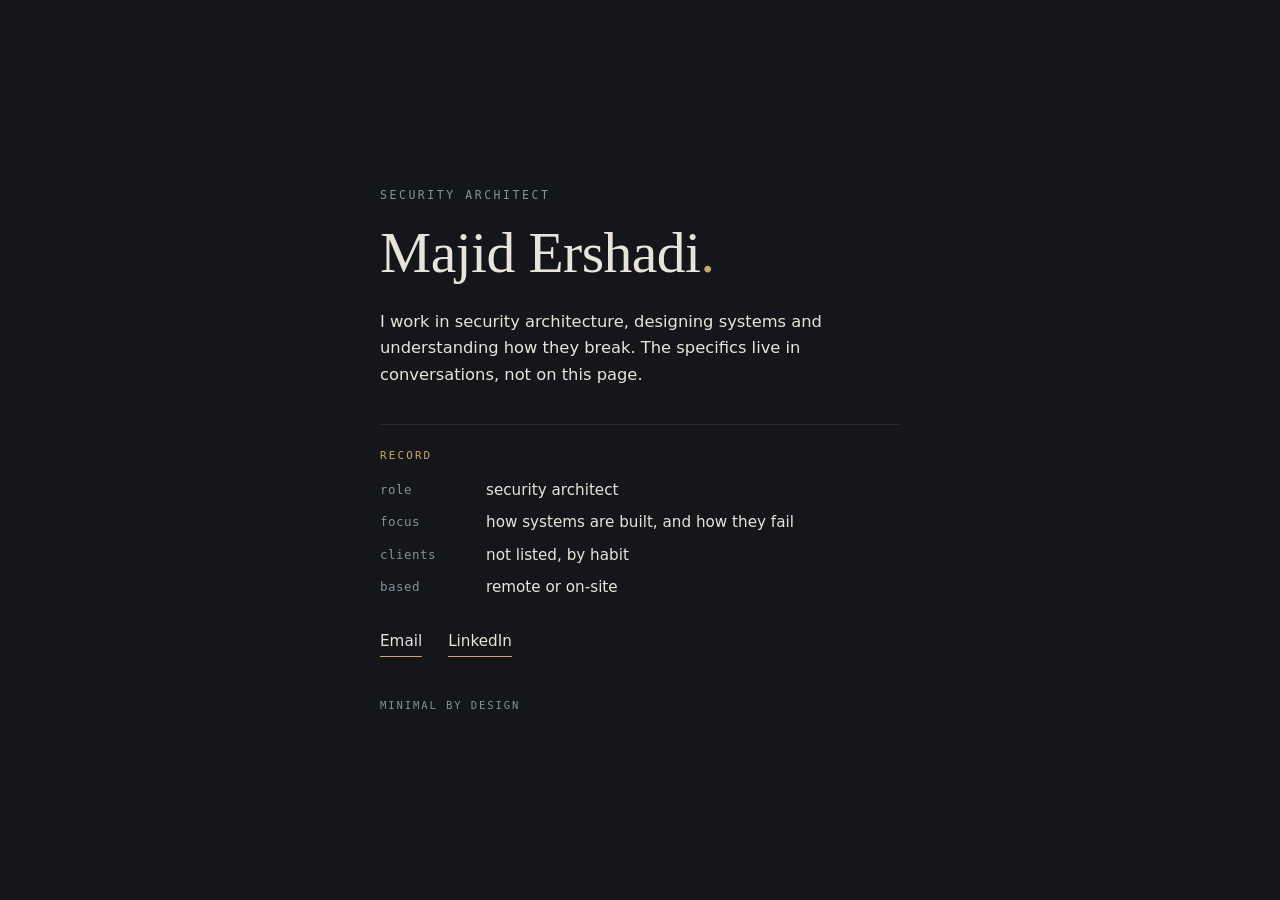
==== index.html @ 5fe2167f "Initial First Commit. First Version Of My Pernoal Website." ====
<!DOCTYPE html>
<html lang="en">
<head>
<meta charset="utf-8" />
<meta name="viewport" content="width=device-width, initial-scale=1" />
<title>Majid Ershadi</title>
<meta name="description" content="Personal page." />
<meta name="referrer" content="no-referrer" />
<style>
  :root{
    --bg:#14161a;
    --surface:#1b1e24;
    --text:#e8e4db;
    --muted:#8a8f99;
    --hair:rgba(255,255,255,.09);
    --accent:#c9a86a;
    --sans:system-ui,-apple-system,"Segoe UI",Roboto,sans-serif;
    --serif:Georgia,"Times New Roman",serif;
    --mono:ui-monospace,"SF Mono",Menlo,Consolas,monospace;
  }
  *{box-sizing:border-box;}
  html,body{margin:0;}
  body{
    background:var(--bg);
    color:var(--text);
    font-family:var(--sans);
    line-height:1.6;
    min-height:100vh;
    display:flex;
    align-items:center;
    justify-content:center;
    padding:7vh 24px;
    -webkit-font-smoothing:antialiased;
  }
  .card{
    width:100%;
    max-width:520px;
  }
  .eyebrow{
    font-family:var(--mono);
    font-size:.72rem;
    letter-spacing:.22em;
    text-transform:uppercase;
    color:var(--muted);
    margin:0 0 18px;
  }
  .name{
    font-family:var(--serif);
    font-weight:400;
    font-size:clamp(2.4rem,8vw,3.6rem);
    line-height:1.05;
    letter-spacing:-.01em;
    margin:0 0 26px;
  }
  .name .dot{color:var(--accent);}
  .intro{
    font-size:1.02rem;
    color:var(--text);
    margin:0 0 36px;
    max-width:46ch;
  }
  .rule{
    height:1px;
    background:var(--hair);
    border:0;
    margin:0 0 22px;
  }
  .rec-label{
    font-family:var(--mono);
    font-size:.68rem;
    letter-spacing:.2em;
    text-transform:uppercase;
    color:var(--accent);
    margin:0 0 14px;
  }
  .rec{
    display:grid;
    grid-template-columns:88px 1fr;
    gap:8px 18px;
    font-size:.95rem;
    margin:0 0 30px;
  }
  .rec dt{
    font-family:var(--mono);
    font-size:.78rem;
    letter-spacing:.04em;
    color:var(--muted);
    padding-top:2px;
  }
  .rec dd{margin:0;color:var(--text);}
  .links{
    display:flex;
    flex-wrap:wrap;
    gap:10px 26px;
    margin:0 0 40px;
  }
  .links a{
    color:var(--text);
    text-decoration:none;
    font-size:.95rem;
    border-bottom:1px solid var(--accent);
    padding-bottom:2px;
    transition:color .18s ease,border-color .18s ease;
  }
  .links a:hover,.links a:focus-visible{color:var(--accent);}
  a:focus-visible,.links a:focus-visible{
    outline:2px solid var(--accent);
    outline-offset:4px;
    border-radius:2px;
  }
  .foot{
    font-family:var(--mono);
    font-size:.66rem;
    letter-spacing:.18em;
    text-transform:uppercase;
    color:var(--muted);
    margin:0;
  }
  /* load sequence */
  .reveal{opacity:0;transform:translateY(10px);animation:rise .7s ease forwards;}
  .reveal:nth-child(1){animation-delay:.05s;}
  .reveal:nth-child(2){animation-delay:.14s;}
  .reveal:nth-child(3){animation-delay:.23s;}
  .reveal:nth-child(4){animation-delay:.32s;}
  .reveal:nth-child(5){animation-delay:.41s;}
  .reveal:nth-child(6){animation-delay:.50s;}
  .reveal:nth-child(7){animation-delay:.59s;}
  @keyframes rise{to{opacity:1;transform:none;}}
  @media (prefers-reduced-motion:reduce){
    .reveal{animation:none;opacity:1;transform:none;}
  }
  @media (max-width:420px){
    .rec{grid-template-columns:74px 1fr;}
  }
</style>
</head>
<body>
  <main class="card">
    <p class="eyebrow reveal">Security Architect</p>
    <h1 class="name reveal">Majid Ershadi<span class="dot">.</span></h1>
    <p class="intro reveal">I work in security architecture, designing systems and understanding how they break. The specifics live in conversations, not on this page.</p>

    <hr class="rule reveal" />

    <div class="reveal">
      <p class="rec-label">Record</p>
      <dl class="rec">
        <dt>role</dt><dd>security architect</dd>
        <dt>focus</dt><dd>how systems are built, and how they fail</dd>
        <dt>clients</dt><dd>not listed, by habit</dd>
        <dt>based</dt><dd>remote or on-site</dd>
      </dl>
    </div>

    <nav class="links reveal" aria-label="Contact">
      <a href="mailto:majjid.khayatershadii@gmail.com">Email</a>
      <a href="https://www.linkedin.com/in/majid-k-74a322b7" rel="noopener noreferrer">LinkedIn</a>
    </nav>

    <p class="foot reveal">Minimal by design</p>
  </main>
</body>
</html>
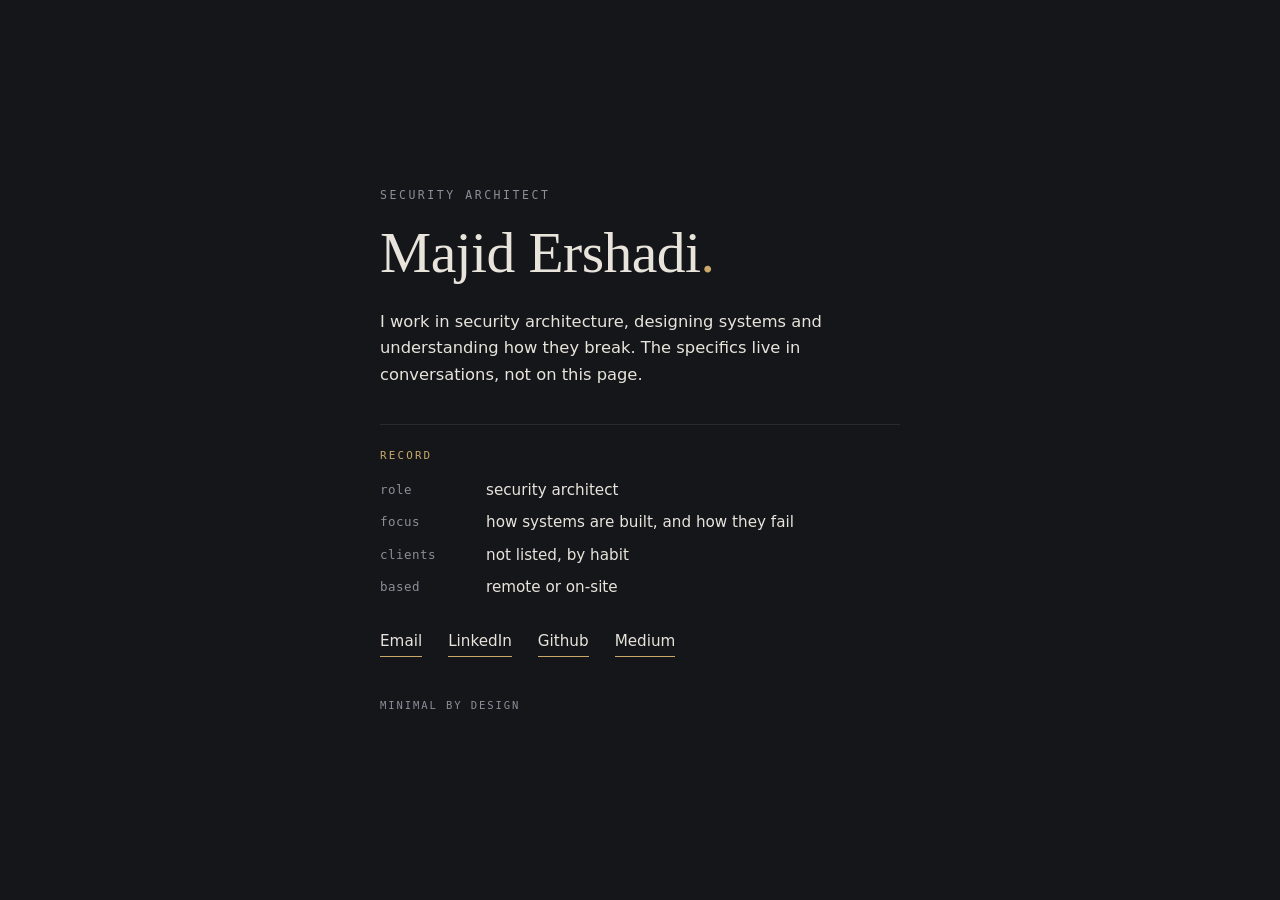
==== commit f6217ecb: "Update index.html add some information" ====
--- a/index.html
+++ b/index.html
@@ -155,6 +155,8 @@
     <nav class="links reveal" aria-label="Contact">
       <a href="mailto:majjid.khayatershadii@gmail.com">Email</a>
       <a href="https://www.linkedin.com/in/majid-k-74a322b7" rel="noopener noreferrer">LinkedIn</a>
+      <a href="https://github.com/majidershadi" rel="noopener noreferrer">Github</a>
+      <a href="https://medium.com/@majjid.khayatershadii" rel="noopener noreferrer">Medium</a>
     </nav>
 
     <p class="foot reveal">Minimal by design</p>
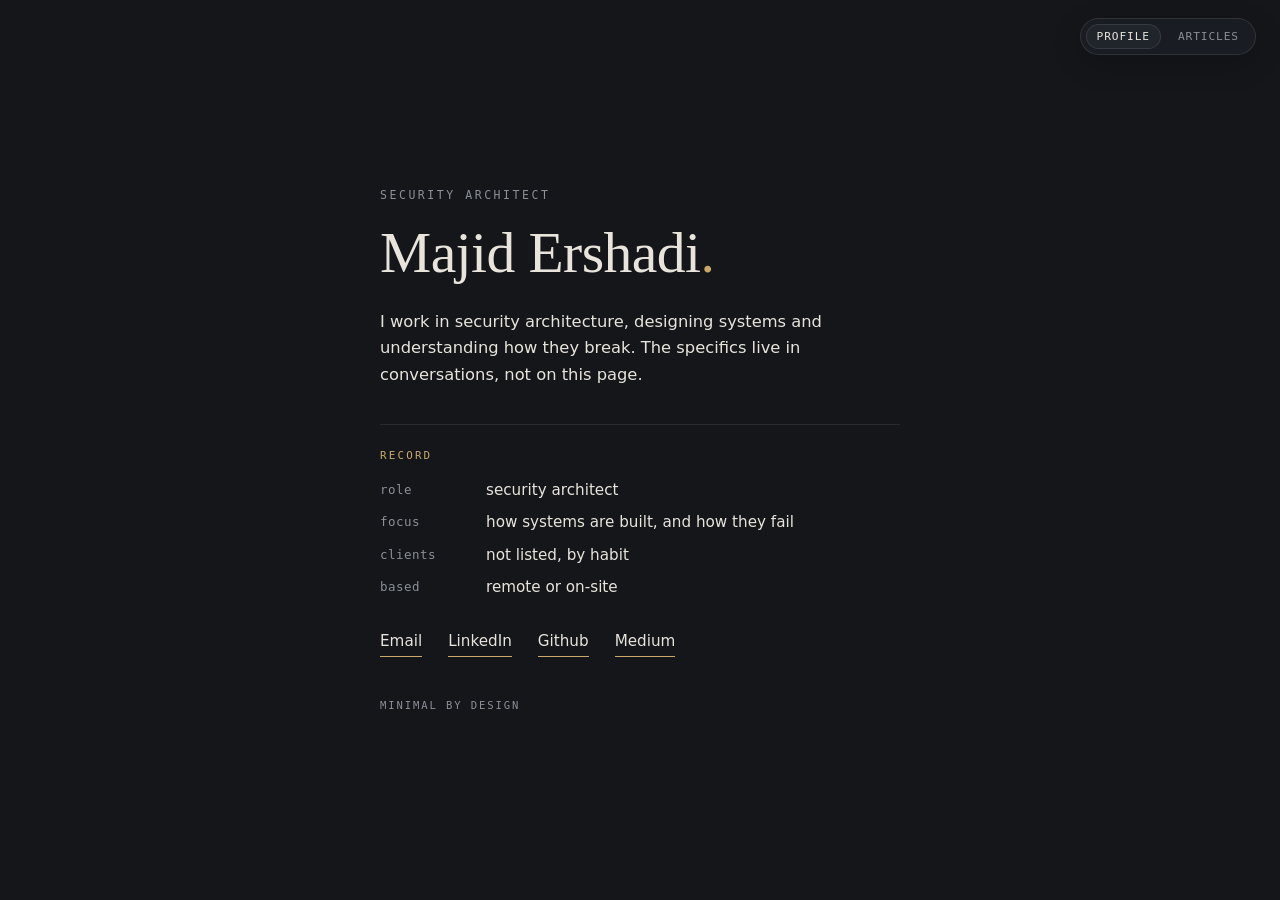
==== commit 133f6e12: "content: add articles section and Splunk AppSec journey" ====
--- a/index.html
+++ b/index.html
@@ -133,8 +133,56 @@
     .rec{grid-template-columns:74px 1fr;}
   }
 </style>
+<style id="article-tabs-style">
+  .article-tabs{
+    position:fixed;
+    top:18px;
+    right:24px;
+    z-index:1000;
+    display:flex;
+    gap:6px;
+    padding:5px;
+    border:1px solid rgba(255,255,255,.10);
+    border-radius:999px;
+    background:rgba(27,30,36,.92);
+    backdrop-filter:blur(10px);
+    box-shadow:0 8px 30px rgba(0,0,0,.20);
+  }
+  .article-tabs a{
+    display:inline-block;
+    padding:6px 10px;
+    border:1px solid transparent;
+    border-radius:999px;
+    color:var(--muted,#9aa0aa);
+    font-family:var(--mono,ui-monospace,"SF Mono",Menlo,Consolas,monospace);
+    font-size:.70rem;
+    line-height:1;
+    letter-spacing:.08em;
+    text-transform:uppercase;
+    text-decoration:none;
+  }
+  .article-tabs a:hover,
+  .article-tabs a:focus-visible,
+  .article-tabs a[aria-current="page"]{
+    color:var(--text,#e8e4db);
+    border-color:rgba(255,255,255,.10);
+    background:#20242b;
+  }
+  .article-tabs a:focus-visible{
+    outline:2px solid var(--accent,#c9a86a);
+    outline-offset:3px;
+  }
+  @media (max-width:520px){
+    .article-tabs{top:12px;right:12px;}
+    .article-tabs a{padding:6px 8px;font-size:.64rem;}
+  }
+</style>
 </head>
 <body>
+<nav id="article-tabs" class="article-tabs" aria-label="Primary">
+  <a href="/" aria-current="page">Profile</a>
+  <a href="/articles/">Articles</a>
+</nav>
   <main class="card">
     <p class="eyebrow reveal">Security Architect</p>
     <h1 class="name reveal">Majid Ershadi<span class="dot">.</span></h1>
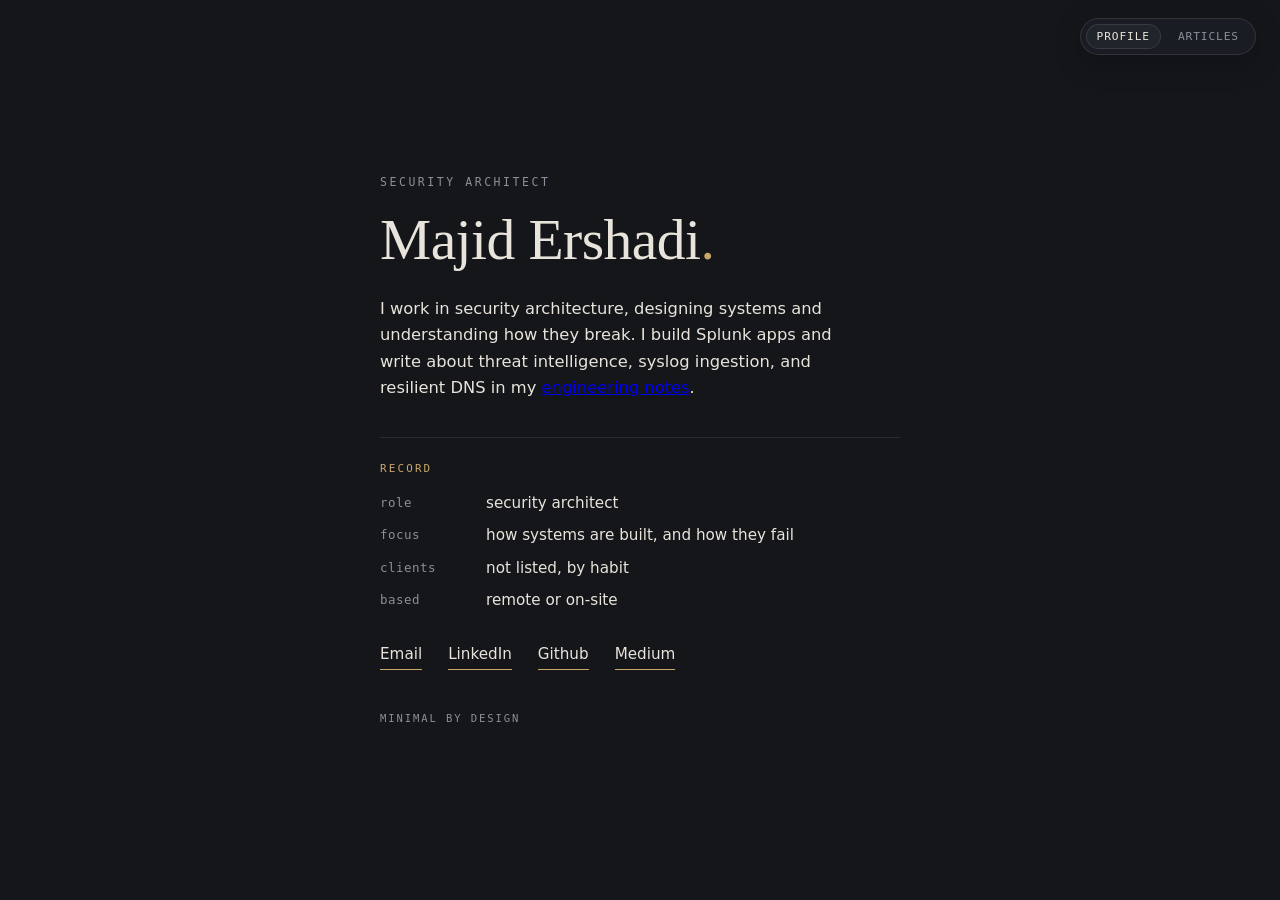
==== commit 6657bbc3: "Improve search metadata, structured data and article navigation" ====
--- a/index.html
+++ b/index.html
@@ -3,8 +3,8 @@
 <head>
 <meta charset="utf-8" />
 <meta name="viewport" content="width=device-width, initial-scale=1" />
-<title>Majid Ershadi</title>
-<meta name="description" content="Personal page." />
+<title>Majid Ershadi | Security Architect &amp; Splunk Developer</title>
+<meta name="description" content="Security architecture and practical engineering notes by Majid Ershadi: Splunk apps, threat intelligence, syslog ingestion, and resilient DNS." />
 <meta name="referrer" content="no-referrer" />
 <style>
   :root{
@@ -177,6 +177,14 @@
     .article-tabs a{padding:6px 8px;font-size:.64rem;}
   }
 </style>
+<meta property="og:type" content="profile" />
+<meta property="og:title" content="Majid Ershadi | Security Architect &amp; Splunk Developer" />
+<meta property="og:description" content="Security architecture and practical engineering notes by Majid Ershadi: Splunk apps, threat intelligence, syslog ingestion, and resilient DNS." />
+<meta property="og:url" content="https://majidershadi.github.io/" />
+<meta name="twitter:card" content="summary" />
+<link rel="canonical" href="https://majidershadi.github.io/" />
+<link rel="alternate" type="application/rss+xml" title="Majid Ershadi Articles" href="/articles/feed.xml" />
+<script type="application/ld+json">{"@context": "https://schema.org", "@graph": [{"@type": "Person", "@id": "https://majidershadi.github.io/#person", "name": "Majid Ershadi", "url": "https://majidershadi.github.io/", "jobTitle": "Security Architect", "sameAs": ["https://github.com/majidershadi", "https://www.linkedin.com/in/majid-k-74a322b7", "https://medium.com/@majjid.khayatershadii"]}, {"@type": "WebSite", "@id": "https://majidershadi.github.io/#website", "url": "https://majidershadi.github.io/", "name": "Majid Ershadi", "inLanguage": "en", "author": {"@id": "https://majidershadi.github.io/#person"}}, {"@type": "ProfilePage", "@id": "https://majidershadi.github.io/#profile", "url": "https://majidershadi.github.io/", "name": "Majid Ershadi | Security Architect & Splunk Developer", "mainEntity": {"@id": "https://majidershadi.github.io/#person"}, "isPartOf": {"@id": "https://majidershadi.github.io/#website"}}]}</script>
 </head>
 <body>
 <nav id="article-tabs" class="article-tabs" aria-label="Primary">
@@ -186,7 +194,7 @@
   <main class="card">
     <p class="eyebrow reveal">Security Architect</p>
     <h1 class="name reveal">Majid Ershadi<span class="dot">.</span></h1>
-    <p class="intro reveal">I work in security architecture, designing systems and understanding how they break. The specifics live in conversations, not on this page.</p>
+    <p class="intro reveal">I work in security architecture, designing systems and understanding how they break. I build Splunk apps and write about threat intelligence, syslog ingestion, and resilient DNS in my <a href="/articles/">engineering notes</a>.</p>
 
     <hr class="rule reveal" />
 
